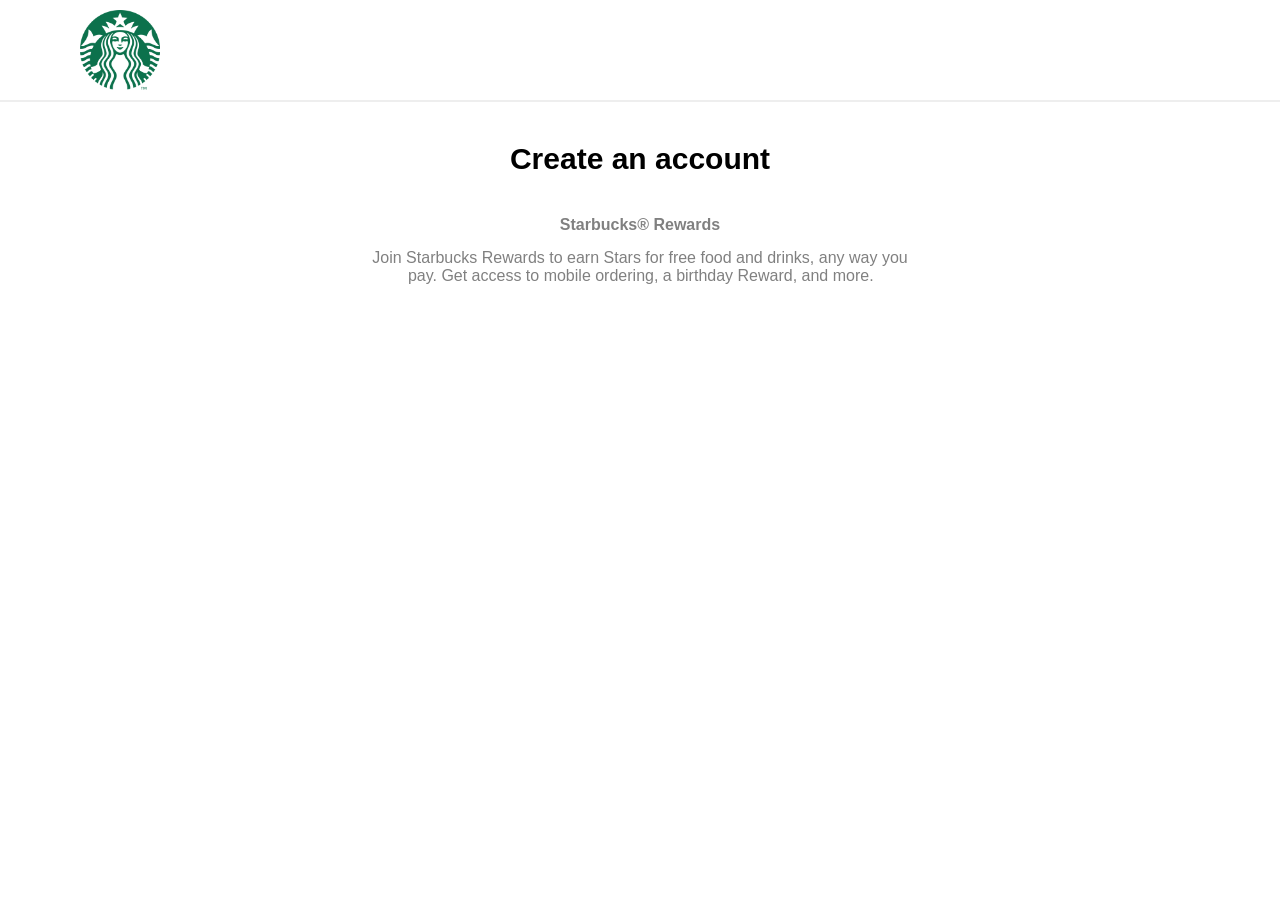
==== join now.html @ d0fef46e "new changes" ====
<!DOCTYPE html>
<html lang="en">
<head>
    <meta charset="UTF-8">
    <meta name="viewport" content="width=device-width, initial-scale=1.0">
    <title>Create Starbucks Account</title>
    <link rel="stylesheet" href="css/join now.css">
    <link rel="icon" href="images/starbucks-logo.png" type="images/x-icon">
</head>
<body>
    <header>
        <div class="navbar">
            <div class="logo"><a href="index.html"><img src="images/starbucks-logo.png" height="80px"></a></div>
        </div>
    </header>
    <hr>
    <h2 class="h2">Create an account</h2>
    <h4 class="h4">Starbucks® Rewards</h4>
    <pre class="para">Join Starbucks Rewards to earn Stars for free food and drinks, any way you
        pay. Get access to mobile ordering, a birthday Reward, and more.</pre>
    <div class="container">
        <form action="">

        </form>
    </div>
</body>
</html>
---- css/join now.css ----
*{
    margin: 0;
    padding: 0;
    box-sizing: border-box;
    font-family: 'Segoe UI', Tahoma, Geneva, Verdana, sans-serif;
}

.navbar{
    height: 100px;
    width: 100%;
    background-color: white;
    display: flex;
}

.logo{
    display: flex;
    justify-content: flex-start;
    align-items: flex-start;
    margin-left: 80px;
    margin-top: 10px;
}

hr{
    border-style: groove;
}

.h2{
    display: flex;
    justify-content: center;
    margin-top: 40px;
    margin-bottom: 40px;
    font-size: 30px;
}

.h4{
    display: flex;
    justify-content: center;
    color: gray;
}

.para{
    display: flex;
    justify-content: center;
    color: gray;
    margin-top: 15px;
}
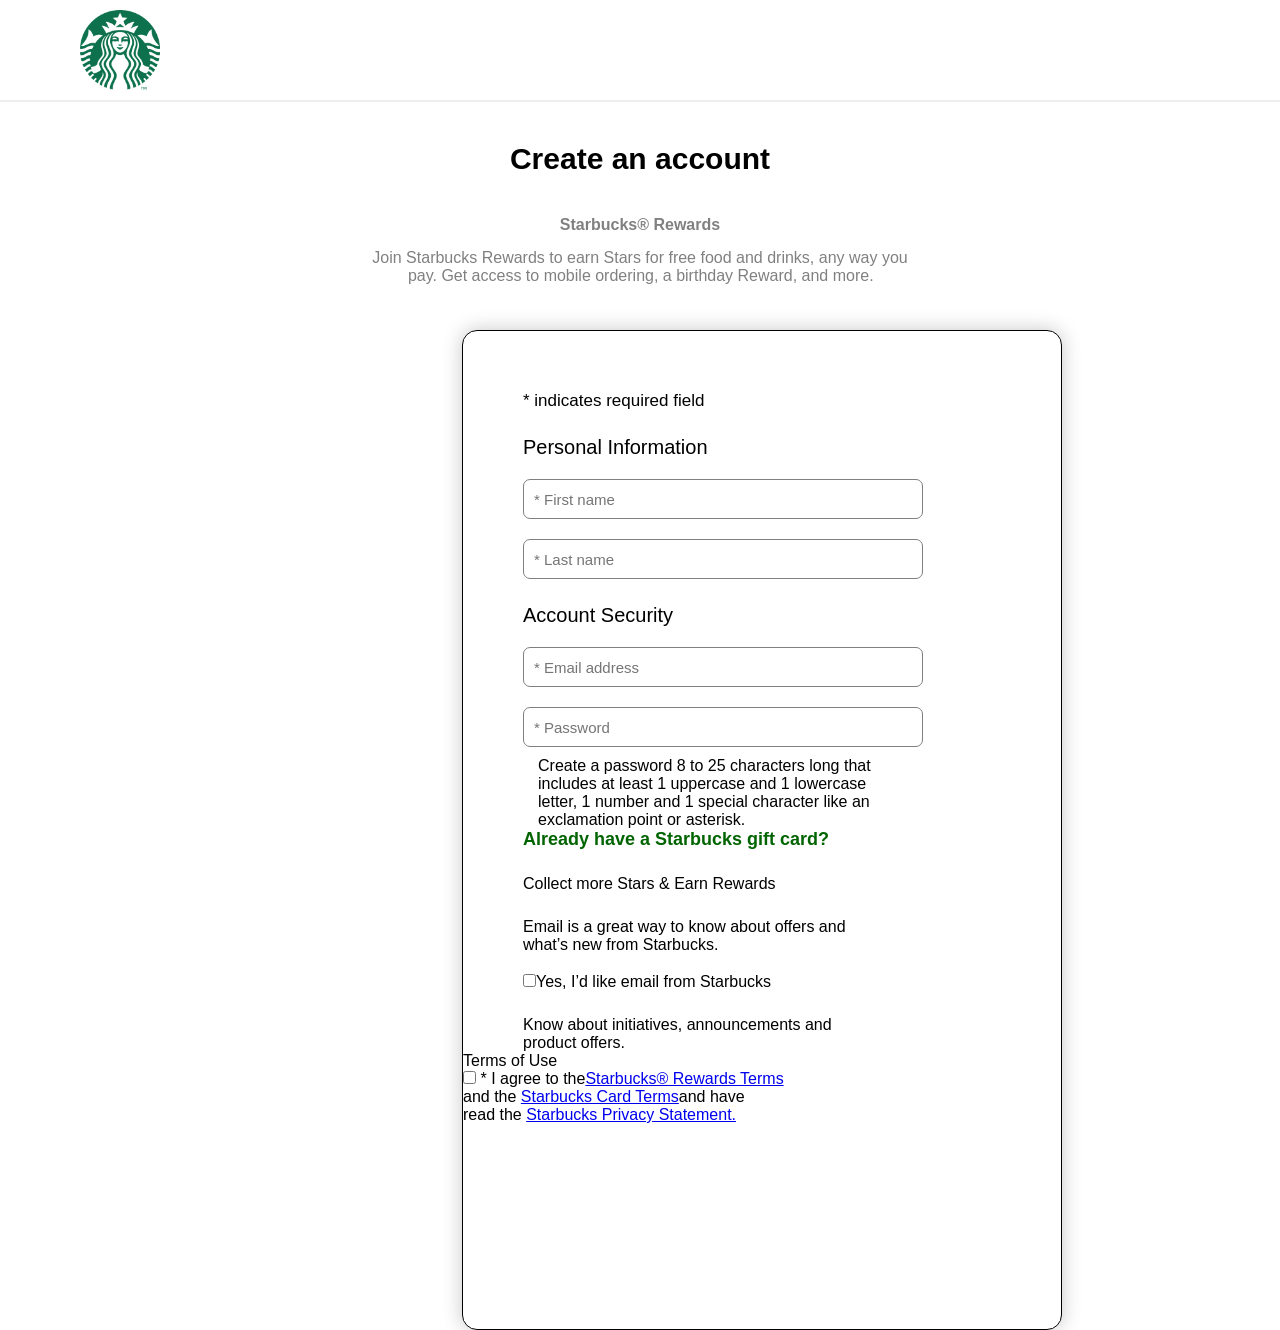
==== commit e13798f7: "I change the format and missing codes" ====
--- a/join now.html
+++ b/join now.html
@@ -1,5 +1,6 @@
 <!DOCTYPE html>
 <html lang="en">
+
 <head>
     <meta charset="UTF-8">
     <meta name="viewport" content="width=device-width, initial-scale=1.0">
@@ -7,6 +8,7 @@
     <link rel="stylesheet" href="css/join now.css">
     <link rel="icon" href="images/starbucks-logo.png" type="images/x-icon">
 </head>
+
 <body>
     <header>
         <div class="navbar">
@@ -19,9 +21,40 @@
     <pre class="para">Join Starbucks Rewards to earn Stars for free food and drinks, any way you
         pay. Get access to mobile ordering, a birthday Reward, and more.</pre>
     <div class="container">
-        <form action="">
+        <p class="top">* indicates required field</p>
+        <div class="personal">
+            <p>Personal Information</p>
+            <input type="text" placeholder="* First name"> <br>
+            <input type="text" placeholder="* Last name"> <br>
+        </div>
+        <div class="security">
+            <p class="account">Account Security</p>
+            <input type="text" placeholder="* Email address"> <br>
+            <input type="password" placeholder="* Password"> <br>
+            <p class=" sec-para">Create a password 8 to 25 characters long that <br>
+                includes at least 1 uppercase and 1 lowercase <br>
+                letter, 1 number and 1 special character like an <br>
+                exclamation point or asterisk.</p>
+        </div>
 
-        </form>
+        <p><a href="#" class="already">Already have a Starbucks gift card?</a></p>
+
+        <div class="collect">
+            <p class="Coll">Collect more Stars & Earn Rewards</p>
+            <p>Email is a great way to know about offers and <br>
+                what’s new from Starbucks.</p>
+            <input type="checkbox" class="check"><label>Yes, I’d like email from Starbucks</label>
+            <p>Know about initiatives, announcements and <br>
+                product offers.</p>
+        </div>
+        <div class="terms">
+            <p>Terms of Use</p>
+            <input type="checkbox">
+            <label>* I agree to the<a href="#">Starbucks® Rewards Terms</a> <br>
+            and the <a href="#">Starbucks Card Terms</a>and have <br>
+        read the <a href="#">Starbucks Privacy Statement.</a></label>
+        </div>
     </div>
 </body>
+
 </html>
--- a/css/join now.css
+++ b/css/join now.css
@@ -1,18 +1,18 @@
-*{
+* {
     margin: 0;
     padding: 0;
     box-sizing: border-box;
     font-family: 'Segoe UI', Tahoma, Geneva, Verdana, sans-serif;
 }
 
-.navbar{
+.navbar {
     height: 100px;
     width: 100%;
     background-color: white;
     display: flex;
 }
 
-.logo{
+.logo {
     display: flex;
     justify-content: flex-start;
     align-items: flex-start;
@@ -20,11 +20,11 @@
     margin-top: 10px;
 }
 
-hr{
+hr {
     border-style: groove;
 }
 
-.h2{
+.h2 {
     display: flex;
     justify-content: center;
     margin-top: 40px;
@@ -32,15 +32,98 @@
     font-size: 30px;
 }
 
-.h4{
+.h4 {
     display: flex;
     justify-content: center;
     color: gray;
 }
 
-.para{
+.para {
     display: flex;
     justify-content: center;
     color: gray;
     margin-top: 15px;
+}
+
+.container {
+    height: 1000px;
+    width: 600px;
+    border: 1px solid;
+    border-radius: 15px;
+    box-shadow: 0 0 20px rgb(199, 199, 199);
+    margin-left: 462px;
+    margin-top: 45px;
+}
+
+.container .top {
+    margin-left: 60px;
+    margin-top: 60px;
+    font-size: 17px;
+}
+
+.container .personal {
+    margin-left: 60px;
+    margin-top: 25px;
+}
+
+.personal p {
+    font-size: 20px;
+    font-weight: 500;
+}
+
+.personal input {
+    height: 40px;
+    width: 400px;
+    border: 1px solid grey;
+    border-radius: 7px;
+    padding: 10px;
+    margin-top: 20px;
+    color: black;
+    font-size: 15px;
+}
+
+.container .security {
+    margin-left: 60px;
+    margin-top: 25px;
+}
+
+
+.security .account {
+    font-size: 20px;
+    font-weight: 500;
+}
+
+.security input {
+    height: 40px;
+    width: 400px;
+    border: 1px solid grey;
+    border-radius: 7px;
+    padding: 10px;
+    margin-top: 20px;
+    color: black;
+    font-size: 15px;
+}
+
+.security .sec-para{
+    margin-top: 10px;
+    margin-left: 15px;
+}
+
+.already{
+    text-decoration: none;
+    font-size: 18px;
+    font-weight: bold;
+    color: darkgreen;
+    margin-left: 60px;
+}
+
+.collect p{
+    margin-left: 60px;
+    margin-top: 25px;
+}
+
+
+.collect .check{
+    margin-left: 60px;
+    margin-top: 20px;
 }
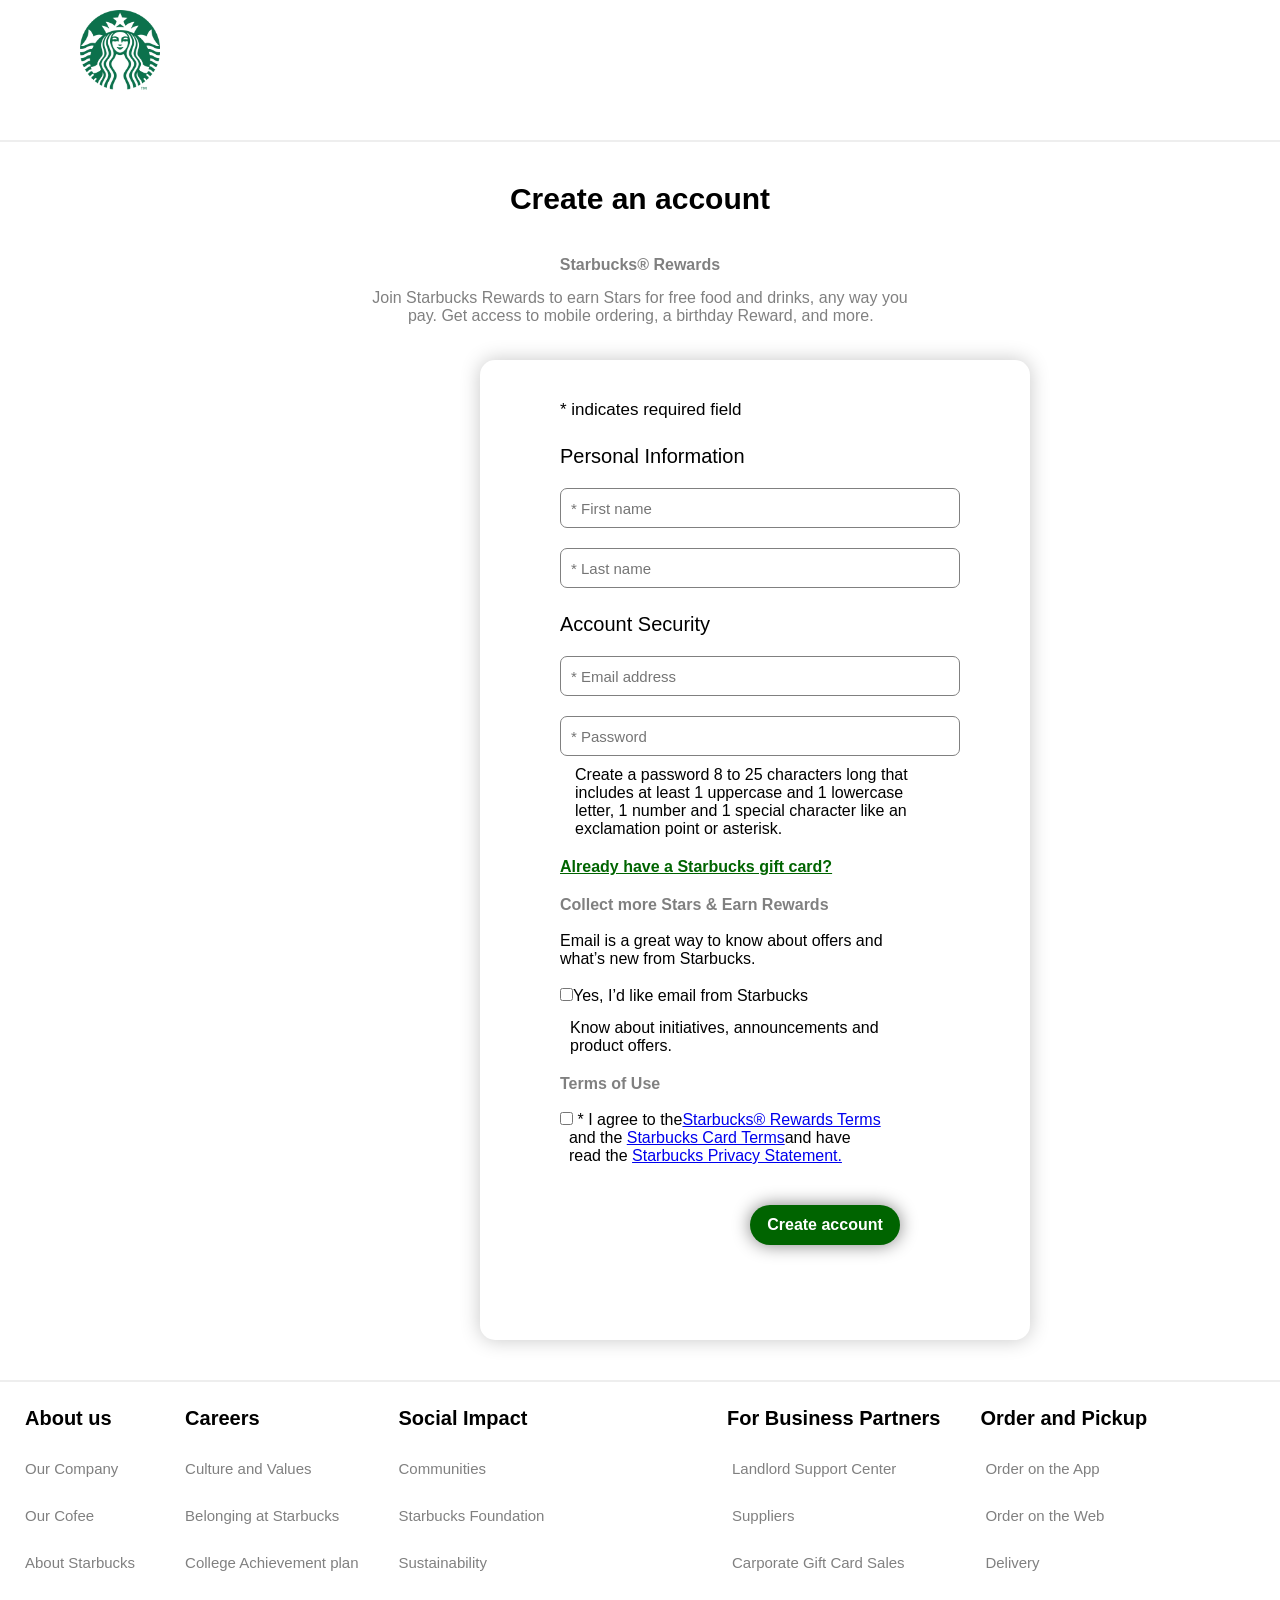
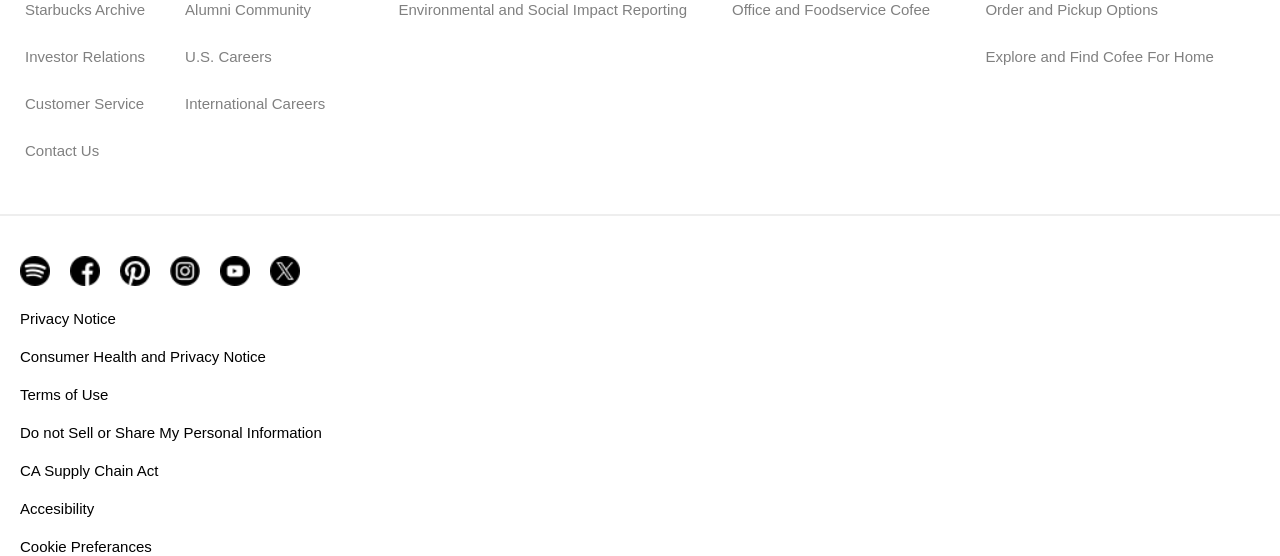
==== commit 5d86e1f8: "I complete the Join button" ====
--- a/join now.html
+++ b/join now.html
@@ -37,23 +37,110 @@
                 exclamation point or asterisk.</p>
         </div>
 
-        <p><a href="#" class="already">Already have a Starbucks gift card?</a></p>
+        <p class="already"><a href="#">Already have a Starbucks gift card?</a></p>
 
         <div class="collect">
-            <p class="Coll">Collect more Stars & Earn Rewards</p>
-            <p>Email is a great way to know about offers and <br>
+            <p class="coll">Collect more Stars & Earn Rewards</p>
+            <p class="coll-p1">Email is a great way to know about offers and <br>
                 what’s new from Starbucks.</p>
             <input type="checkbox" class="check"><label>Yes, I’d like email from Starbucks</label>
-            <p>Know about initiatives, announcements and <br>
+            <p class="coll-p2">Know about initiatives, announcements and <br>
                 product offers.</p>
         </div>
+
         <div class="terms">
-            <p>Terms of Use</p>
-            <input type="checkbox">
-            <label>* I agree to the<a href="#">Starbucks® Rewards Terms</a> <br>
-            and the <a href="#">Starbucks Card Terms</a>and have <br>
-        read the <a href="#">Starbucks Privacy Statement.</a></label>
+            <p class="term-p1">Terms of Use</p>
+            <input type="checkbox" class="inp">
+            <label>* I agree to the<a href="#">Starbucks® Rewards Terms</a></label><br>
+            <pre>                    and the <a href="#">Starbucks Card Terms</a>and have
+                    read the <a href="#">Starbucks Privacy Statement.</a></pre>
         </div>
+        <button class="create-btn">Create account</button>
+    </div>
+    <hr>
+    <div class="column">
+
+        <div class="column1">
+            <h3 class="s1">About us</h3>
+            <div class="subcolumn1">
+                <a href="#">Our Company</a>
+                <a href="#">Our Cofee</a>
+                <a href="#">About Starbucks</a>
+                <a href="#">Starbucks Archive</a>
+                <a href="#">Investor Relations</a>
+                <a href="#">Customer Service</a>
+                <a href="#">Contact Us</a>
+            </div>
+        </div>
+
+        <div class="column2">
+            <h3 class="s2">Careers</h3>
+            <div class="subcolumn2">
+                <a href="#">Culture and Values</a>
+                <a href="#">Belonging at Starbucks</a>
+                <a href="#">College Achievement plan</a>
+                <a href="#">Alumni Community</a>
+                <a href="#">U.S. Careers</a>
+                <a href="#">International Careers</a>
+            </div>
+        </div>
+
+        <div class="column3">
+            <h3 class="s3">Social Impact</h3>
+            <div class="subcolumn3">
+                <a href="#">Communities</a>
+                <a href="#">Starbucks Foundation</a>
+                <a href="#">Sustainability</a>
+                <a href="#">Environmental and Social Impact Reporting</a>
+            </div>
+        </div>
+
+        <div class="column4">
+            <h3 class="s4">For Business Partners</h3>
+            <div class="subcolumn4">
+                <a href="#">Landlord Support Center</a>
+                <a href="#">Suppliers</a>
+                <a href="#">Carporate Gift Card Sales</a>
+                <a href="#">Office and Foodservice Cofee</a>
+            </div>
+        </div>
+
+        <div class="column5">
+            <h3 class="s5">Order and Pickup</h3>
+            <div class="subcolumn5">
+                <a href="#">Order on the App</a>
+                <a href="#">Order on the Web</a>
+                <a href="#">Delivery</a>
+                <a href="#">Order and Pickup Options</a>
+                <a href="#">Explore and Find Cofee For Home</a>
+            </div>
+        </div>
+
+    </div>
+    <hr>
+    <div class="icons">
+        <div class="icon1"><a href="https://open.spotify.com/user/starbucks"><img src="images/spotify.png"
+                    height="30px"></a></div>
+        <div class="icon2"><a href="https://www.facebook.com/Starbucks/"><img src="images/facebook.png"
+                    height="30px"></a></div>
+        <div class="icon3"><a href="https://in.pinterest.com/starbucks/"><img src="images/pinterest-logo.png"
+                    height="30px"></a></div>
+        <div class="icon4"><a href="https://www.instagram.com/starbucks"><img src="images/instagram.png"
+                    height="30px"></a></div>
+        <div class="icon5"><a href="https://www.youtube.com/starbucks"><img src="images/youtube.png" height="30px"></a>
+        </div>
+        <div class="icon6"><a href="https://x.com/starbucks/"><img src="images/twitter.png" height="30px"></a></div>
+    </div>
+    <div class="footer">
+        <ul>
+            <li><a href="#">Privacy Notice</a></li>
+            <li><a href="#">Consumer Health and Privacy Notice</a></li>
+            <li><a href="#">Terms of Use</a></li>
+            <li><a href="#">Do not Sell or Share My Personal Information </a></li>
+            <li><a href="#">CA Supply Chain Act</a></li>
+            <li><a href="#">Accesibility</a></li>
+            <li><a href="#">Cookie Preferances</a></li>
+        </ul>
     </div>
 </body>
 
--- a/css/join now.css
+++ b/css/join now.css
@@ -46,23 +46,23 @@
 }
 
 .container {
-    height: 1000px;
-    width: 600px;
-    border: 1px solid;
+    height: 980px;
+    width: 550px;
+    border: 0px solid;
     border-radius: 15px;
     box-shadow: 0 0 20px rgb(199, 199, 199);
-    margin-left: 462px;
-    margin-top: 45px;
+    margin-left: 480px;
+    margin-top: 35px;
 }
 
 .container .top {
-    margin-left: 60px;
-    margin-top: 60px;
+    margin-left: 80px;
     font-size: 17px;
+    padding-top: 40px;
 }
 
 .container .personal {
-    margin-left: 60px;
+    margin-left: 80px;
     margin-top: 25px;
 }
 
@@ -83,7 +83,7 @@
 }
 
 .container .security {
-    margin-left: 60px;
+    margin-left: 80px;
     margin-top: 25px;
 }
 
@@ -104,26 +104,235 @@
     font-size: 15px;
 }
 
-.security .sec-para{
+.security .sec-para {
     margin-top: 10px;
     margin-left: 15px;
 }
 
-.already{
-    text-decoration: none;
-    font-size: 18px;
+.already {
+    margin-top: 20px;
+    margin-left: 80px;
     font-weight: bold;
+}
+
+.already a {
     color: darkgreen;
-    margin-left: 60px;
-}
-
-.collect p{
-    margin-left: 60px;
-    margin-top: 25px;
-}
-
-
-.collect .check{
-    margin-left: 60px;
-    margin-top: 20px;
+}
+
+.coll {
+    margin-left: 80px;
+    margin-top: 20px;
+    padding-bottom: 18px;
+    font-weight: bold;
+    color: grey;
+}
+
+.coll-p1 {
+    margin-left: 80px;
+}
+
+.check {
+    margin-top: 20px;
+    margin-left: 80px;
+    margin-bottom: 18px;
+}
+
+.coll-p2 {
+    margin-left: 90px;
+}
+
+.term-p1 {
+    margin-top: 20px;
+    margin-left: 80px;
+    font-weight: bold;
+    color: grey;
+    margin-bottom: 18px;
+}
+
+.inp {
+    margin-left: 80px;
+}
+
+.create-btn{
+    height: 40px;
+    width: 150px;
+    font-size: 16px;
+    font-weight: bold;
+    color: white;
+    background-color: darkgreen;
+    border: 0px solid;
+    box-shadow: 0 0 18px grey;
+    border-radius: 20px;
+    cursor: pointer;
+    margin-top: 40px;
+    margin-left: 270px;
+}
+
+hr{
+    margin-top: 40px;
+}
+
+.column {
+    display: flex;
+}
+
+.column .column1 .s1 {
+    text-decoration: none;
+    color: black;
+    font-size: 20px;
+    display: flex;
+    flex-direction: column;
+    padding: 15px;
+    margin-left: 10px;
+    margin-top: 10px;
+}
+
+.column .column1 .subcolumn1 a {
+    text-decoration: none;
+    color: grey;
+    font-size: 15px;
+    display: flex;
+    flex-direction: column;
+    padding: 15px;
+    margin-left: 10px;
+}
+
+.column .column2 .s2 {
+    text-decoration: none;
+    color: black;
+    font-size: 20px;
+    display: flex;
+    flex-direction: column;
+    padding: 15px;
+    margin-left: 10px;
+    margin-top: 10px;
+}
+
+.column .column2 .subcolumn2 a {
+    text-decoration: none;
+    color: grey;
+    font-size: 15px;
+    display: flex;
+    flex-direction: column;
+    padding: 15px;
+    margin-left: 10px;
+}
+
+.column .column3 .s3 {
+    text-decoration: none;
+    color: black;
+    font-size: 20px;
+    display: flex;
+    flex-direction: column;
+    padding: 15px;
+    margin-left: 10px;
+    margin-top: 10px;
+}
+
+.column .column3 .subcolumn3 a {
+    text-decoration: none;
+    color: grey;
+    font-size: 15px;
+    display: flex;
+    flex-direction: column;
+    padding: 15px;
+    margin-left: 10px;
+}
+
+.column .column4 .s4 {
+    text-decoration: none;
+    color: black;
+    font-size: 20px;
+    display: flex;
+    flex-direction: column;
+    padding: 15px;
+    margin-left: 10px;
+    margin-top: 10px;
+}
+
+.column .column4 .subcolumn4 a {
+    text-decoration: none;
+    color: grey;
+    font-size: 15px;
+    display: flex;
+    flex-direction: column;
+    padding: 15px;
+    margin-left: 15px;
+}
+
+.column .column5 .s5 {
+    text-decoration: none;
+    color: black;
+    font-size: 20px;
+    display: flex;
+    flex-direction: column;
+    padding: 15px;
+    margin-left: 10px;
+    margin-top: 10px;
+}
+
+.column .column5 .subcolumn5 a {
+    text-decoration: none;
+    color: grey;
+    font-size: 15px;
+    display: flex;
+    flex-direction: column;
+    padding: 15px;
+    margin-left: 15px;
+}
+
+.icons {
+    display: flex;
+}
+
+.icon1 {
+    margin-top: 40px;
+    margin-left: 20px;
+}
+
+.icon2 {
+    margin-top: 40px;
+    margin-left: 20px;
+}
+
+.icon3 {
+    margin-top: 40px;
+    margin-left: 20px;
+}
+
+.icon4 {
+    margin-top: 40px;
+    margin-left: 20px;
+}
+
+.icon5 {
+    margin-top: 40px;
+    margin-left: 20px;
+}
+
+.icon6 {
+    margin-top: 40px;
+    margin-left: 20px;
+}
+
+.footer ul li a {
+    text-decoration: none;
+    color: black;
+    font-size: 15px;
+    font-weight: 500;
+}
+
+.footer ul {
+    list-style: none;
+    margin-left: 20px;
+}
+
+.footer ul li {
+    margin-top: 20px;
+}
+
+.fp {
+    margin-top: 20px;
+    margin-left: 20px;
+    padding-bottom: 20px;
 }
